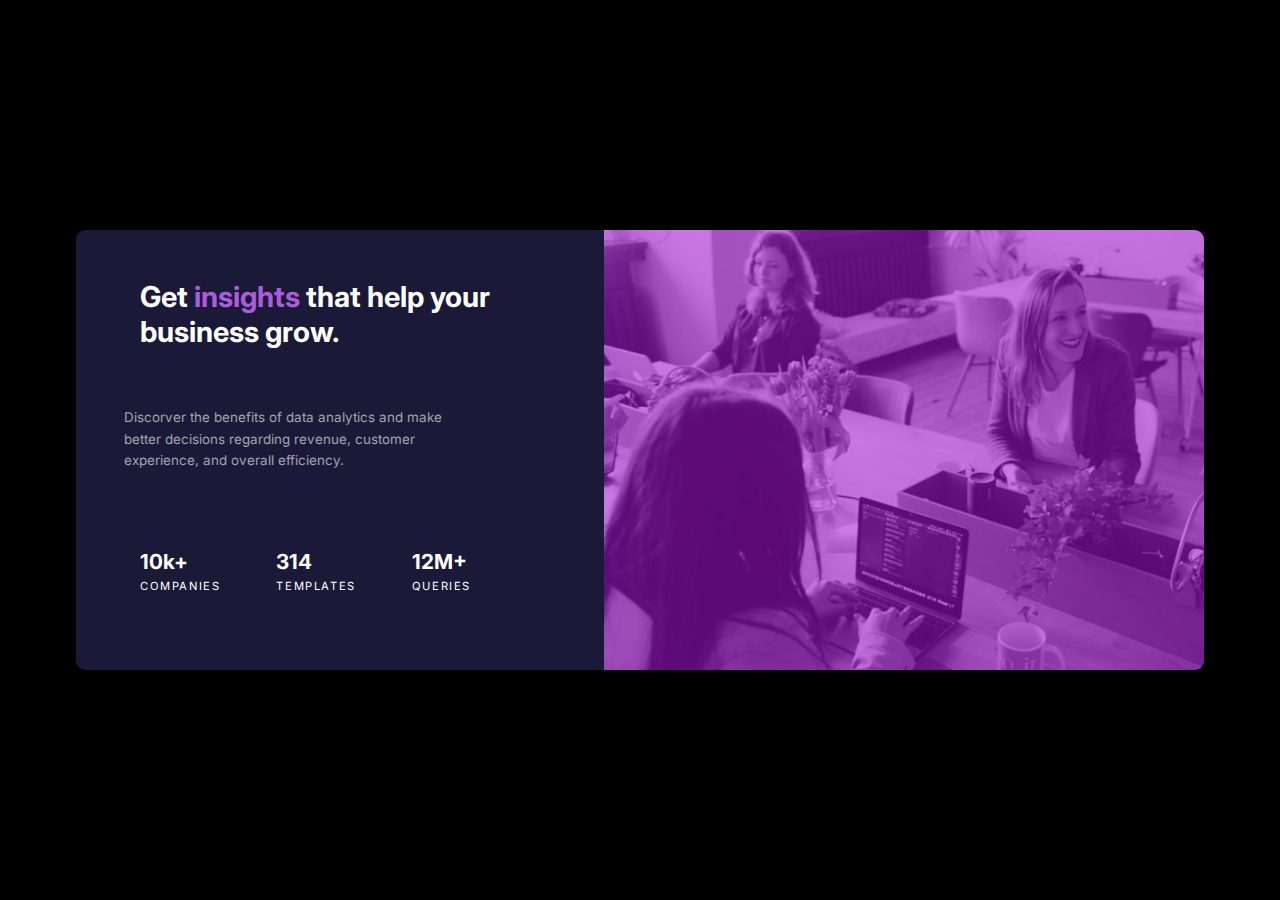
==== index.html @ 9f46ea5a "Final" ====
<!DOCTYPE html>
<html lang="en">
  <head>
    <meta charset="UTF-8" />
    <meta http-equiv="X-UA-Compatible" content="IE=edge" />
    <meta name="viewport" content="width=device-width, initial-scale=1.0" />
    <title>Stats Preview Card Component | FrontMentorChallenge</title>
    <link rel="stylesheet" href="styles.css" />
    <link rel="preconnect" href="https://fonts.googleapis.com" />
    <link rel="preconnect" href="https://fonts.gstatic.com" crossorigin />
    <link
      href="https://fonts.googleapis.com/css2?family=Inter:wght@400;700&family=Lexend+Deca&display=swap"
      rel="stylesheet"
    />
  </head>
  <body>
    <main>
      <article class="card-container">
        <header class="hero">
          <img
            class="hero-img"
            src="images/clrChanged-image-header-mobile.png"
            alt="a photo of three women working at an office with their computers"
          />
        </header>
        <div class="text-content">
          <h1 class="hero-title">
            Get <span class="title-accent">insights</span> that help your
            business grow.
          </h1>
          <p class="text">
            Discorver the benefits of data analytics and make better decisions
            regarding revenue, customer experience, and overall efficiency.
          </p>
          <div class="stats">
            <span class="stats-group">
              <h2>10k+</h2>
              <p class="stats-p">COMPANIES</p>
            </span>
            <span class="stats-group">
              <h2>314</h2>
              <p class="stats-p">TEMPLATES</p>
            </span>
            <span class="stats-group">
              <h2>12M+</h2>
              <p class="stats-p">QUERIES</p>
            </span>
          </div>
        </div>
      </article>
    </main>
  </body>
</html>
---- styles.css ----
:root {
    --clr-bg: hsl(233, 47%, 7%);
    --clr-bg-card: hsl(244, 38%, 16%);
    --clr-accent: hsl(277, 64%, 61%);
    --clr-neutral-white: hsl(0, 0%, 100%);
    --clr-neutral-stats-heading: hsla(0, 0%, 100%, 0.6);
    --clr-neutral-paragraph-semitransp: hsla(0, 0%, 100%, 0.75);
  
    --fw-regular: 400;
    --fw-bold: 700;
  
    --ff-main: Inter, sans-serif;
    --ff-secondary: "Lexend Deca", sans-serif;
  }
  
  /* CSS Reset */
  
  /*1. Use a more-intuitive box-sizing model. */
  *::before,
  *::after {
    box-sizing: border-box;
  }
  /*
      2. Remove default margin
    */
  * {
    margin: 0;
  }
  /*
      3. Allow percentage-based heights in the application
    */
  html,
  body {
    height: 100%;
  }
  /*
      Typographic tweaks!
      4. Add accessible line-height
      5. Improve text rendering
    */
  body {
    line-height: 1.5;
    -webkit-font-smoothing: antialiased;
  }
  /*
      6. Improve media defaults
    */
  img,
  picture,
  video,
  canvas,
  svg {
    display: block;
    max-width: 100%;
  }
  /*
      7. Remove built-in form typography styles
    */
  input,
  button,
  textarea,
  select {
    font: inherit;
  }
  /*
      8. Avoid text overflows
    */
  p,
  h1,
  h2,
  h3,
  h4,
  h5,
  h6 {
    overflow-wrap: break-word;
  }



  /* General Styling */

body{
  display: grid;
  place-items: center;
  background-color: black;
  font-family: var(--ff-main);
}

main{
    display: flex;
    justify-content: center;
    height: fit-content;
    width: fit-content;
    border-radius: .6rem;
    margin: 1rem;
  }

  .hero-img{
    border-radius: 0.6rem 0.6rem 0 0;
  }
  
  
  .card-container{
    background-color: var(--clr-bg-card);
    color: var(--clr-neutral-stats-heading);
    display: flex;
    justify-content: flex-start;
    flex-direction: column;
    gap: 2rem;
    width: fit-content;
    border-radius: .6rem;
  }
  
  .hero-title{
    color: var(--clr-neutral-white);
    text-align: center;
    font-size: 1.6rem;
    font-family: var(--ff-main);
    font-weight: var(--fw-bold);
    line-height: normal;
    padding-inline: 1.6rem;
  }
  .title-accent{
    color: var(--clr-accent);
  }
  
  .text-content{
  display: flex;
  flex-wrap: wrap;
  justify-content: center;
  gap: 1rem;
  padding: .6rem 1.5rem 0 1.5rem;
  font-family: var(--ff-main);
  font-size: .9rem;
  line-height: 1.6;
  text-align: center;
}

.text {
  margin-inline: 1.5rem;
}
.stats{
  font-family: var(--ff-main);
  padding: 1rem;
}

.stats-group{
  color: var(--clr-neutral-white);


}
.stats > h2{
  font-size: 1.4rem;
  font-weight: var(--fw-bold);
  display: flex;
  flex-direction: column;
  justify-content: center;

}

.stats-p{
  font-size: 0.7rem;
  margin: 1rem;
  letter-spacing: 0.1rem;
  margin-top: 0;
}

 /* Media Querie */
 @media screen and (min-width: 690px){

  
  main{
    display: flex;
    flex-direction: row;
  }

  .card-container{
    color: var(--clr-neutral-stats-heading);
    display: flex;
    flex-direction: row-reverse;
    gap: 2rem;
      }

      .hero{
        width: 600px;
      }

      .hero-img{
        border-radius: 0 0.6rem 0.6rem 0;
  }
  
  .hero-title{
    width: 22rem;
    color: var(--clr-neutral-white);
    font-size: 1.8rem;
    font-family: var(--ff-main);
    font-weight: var(--fw-bold);
    line-height: normal;
    padding: 2.5rem 1.5rem 0 2.5rem;
    text-align: left;
  }

  .title-accent{
    color: var(--clr-accent);
  }
  
  .text{
    text-align: left;
    font-family: var(--ff-main);
    font-size: 0.838rem;
    line-height: 1.6;
    width: 22rem;
  }
  
  .text-content{
    width: 28rem;
    display: flex;
    justify-content: flex-start;
  }
  
  .stats{
    font-family: var(--ff-main);
    display: flex;
    gap: 1rem;
    align-items: flex-start;
    text-align: left;
    margin-left: 0;
  }
  
 
  .stats-group h2{
    margin-left: 1.5rem;
    font-size: 1.3rem;
    font-weight: var(--fw-bold);
    color: var(--clr-neutral-white);
    
  }
  
  .stats-p{
    font-size: 0.7rem;
    letter-spacing: 0.1rem;
    margin-top: 0;
    margin-left: 1.5rem;
  }    
}
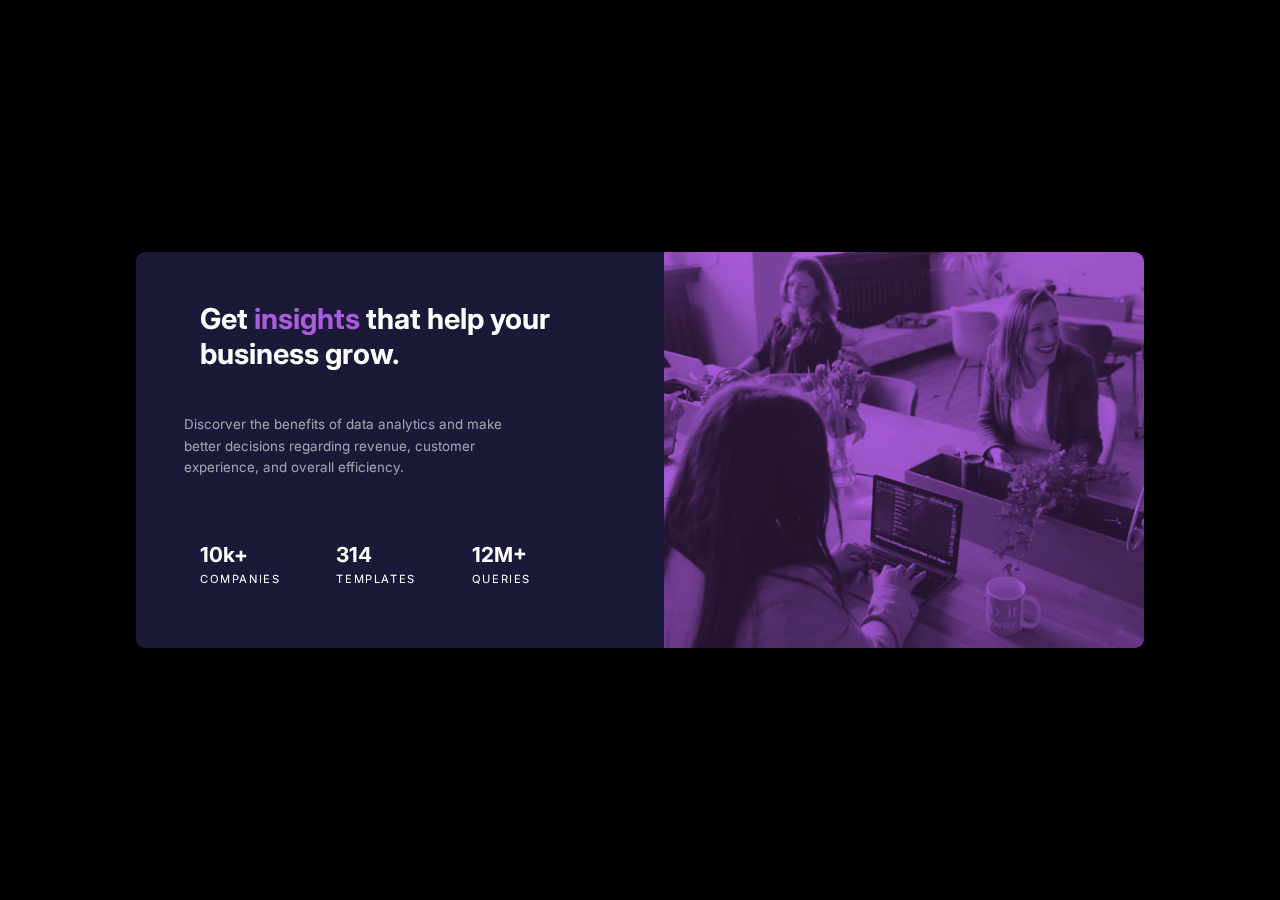
==== commit afd6e5eb: "fixed hero images and images source" ====
--- a/index.html
+++ b/index.html
@@ -16,13 +16,11 @@
   <body>
     <main>
       <article class="card-container">
-        <header class="hero">
-          <img
-            class="hero-img"
-            src="images/clrChanged-image-header-mobile.png"
-            alt="a photo of three women working at an office with their computers"
-          />
-        </header>
+        <picture class="hero-img">
+          <source media="(min-width: 678px)" srcset="images/img-desktop.jpg 446w">
+          <source media="(min-width: 375px)" srcset="images/img-mobile.jpg 480w">
+          <img class="hero-img" src="images/img-desktop.jpg" alt="">
+        </picture>
         <div class="text-content">
           <h1 class="hero-title">
             Get <span class="title-accent">insights</span> that help your
@@ -34,15 +32,15 @@
           </p>
           <div class="stats">
             <span class="stats-group">
-              <h2>10k+</h2>
+              <p class="stats-numbers">10k+</p>
               <p class="stats-p">COMPANIES</p>
             </span>
             <span class="stats-group">
-              <h2>314</h2>
+              <p class="stats-numbers">314</p>
               <p class="stats-p">TEMPLATES</p>
             </span>
             <span class="stats-group">
-              <h2>12M+</h2>
+              <p class="stats-numbers">12M+</p>
               <p class="stats-p">QUERIES</p>
             </span>
           </div>
--- a/styles.css
+++ b/styles.css
@@ -1,130 +1,143 @@
 :root {
-    --clr-bg: hsl(233, 47%, 7%);
-    --clr-bg-card: hsl(244, 38%, 16%);
-    --clr-accent: hsl(277, 64%, 61%);
-    --clr-neutral-white: hsl(0, 0%, 100%);
-    --clr-neutral-stats-heading: hsla(0, 0%, 100%, 0.6);
-    --clr-neutral-paragraph-semitransp: hsla(0, 0%, 100%, 0.75);
-  
-    --fw-regular: 400;
-    --fw-bold: 700;
-  
-    --ff-main: Inter, sans-serif;
-    --ff-secondary: "Lexend Deca", sans-serif;
-  }
-  
-  /* CSS Reset */
-  
-  /*1. Use a more-intuitive box-sizing model. */
-  *::before,
-  *::after {
-    box-sizing: border-box;
-  }
-  /*
+  --clr-bg: hsl(233, 47%, 7%);
+  --clr-bg-card: hsl(244, 38%, 16%);
+  --clr-accent: hsl(277, 64%, 61%);
+  --clr-neutral-white: hsl(0, 0%, 100%);
+  --clr-neutral-stats-heading: hsla(0, 0%, 100%, 0.6);
+  --clr-neutral-paragraph-semitransp: hsla(0, 0%, 100%, 0.75);
+
+  --fw-regular: 400;
+  --fw-bold: 700;
+
+  --ff-main: Inter, sans-serif;
+  --ff-secondary: "Lexend Deca", sans-serif;
+}
+
+/* CSS Reset */
+
+/*1. Use a more-intuitive box-sizing model. */
+*::before,
+*::after {
+  box-sizing: border-box;
+}
+
+/*
       2. Remove default margin
     */
-  * {
-    margin: 0;
-  }
-  /*
+* {
+  margin: 0;
+}
+
+/*
       3. Allow percentage-based heights in the application
     */
-  html,
-  body {
-    height: 100%;
-  }
-  /*
+html,
+body {
+  height: 100%;
+}
+
+/*
       Typographic tweaks!
       4. Add accessible line-height
       5. Improve text rendering
     */
-  body {
-    line-height: 1.5;
-    -webkit-font-smoothing: antialiased;
-  }
-  /*
+body {
+  line-height: 1.5;
+  -webkit-font-smoothing: antialiased;
+}
+
+/*
       6. Improve media defaults
     */
-  img,
-  picture,
-  video,
-  canvas,
-  svg {
-    display: block;
-    max-width: 100%;
-  }
-  /*
+img,
+picture,
+video,
+canvas,
+svg {
+  display: block;
+  max-width: 100%;
+}
+
+/*
       7. Remove built-in form typography styles
     */
-  input,
-  button,
-  textarea,
-  select {
-    font: inherit;
-  }
-  /*
+input,
+button,
+textarea,
+select {
+  font: inherit;
+}
+
+/*
       8. Avoid text overflows
     */
-  p,
-  h1,
-  h2,
-  h3,
-  h4,
-  h5,
-  h6 {
-    overflow-wrap: break-word;
-  }
-
-
-
-  /* General Styling */
-
-body{
+p,
+h1,
+h2,
+h3,
+h4,
+h5,
+h6 {
+  overflow-wrap: break-word;
+}
+
+
+
+/* General Styling */
+
+body {
   display: grid;
   place-items: center;
   background-color: black;
   font-family: var(--ff-main);
 }
 
-main{
-    display: flex;
-    justify-content: center;
-    height: fit-content;
-    width: fit-content;
-    border-radius: .6rem;
-    margin: 1rem;
-  }
-
-  .hero-img{
-    border-radius: 0.6rem 0.6rem 0 0;
-  }
-  
-  
-  .card-container{
-    background-color: var(--clr-bg-card);
-    color: var(--clr-neutral-stats-heading);
-    display: flex;
-    justify-content: flex-start;
-    flex-direction: column;
-    gap: 2rem;
-    width: fit-content;
-    border-radius: .6rem;
-  }
-  
-  .hero-title{
-    color: var(--clr-neutral-white);
-    text-align: center;
-    font-size: 1.6rem;
-    font-family: var(--ff-main);
-    font-weight: var(--fw-bold);
-    line-height: normal;
-    padding-inline: 1.6rem;
-  }
-  .title-accent{
-    color: var(--clr-accent);
-  }
-  
-  .text-content{
+main {
+  display: flex;
+  justify-content: center;
+  max-width: fit-content;
+  border-radius: .6rem;
+  margin: 1rem;
+
+}
+
+img {
+  opacity: .8;
+  mix-blend-mode: multiply;
+}
+
+.hero-img {
+  border-radius: 0.6rem 0.6rem 0 0;
+  background-color: hsl(277, 64%, 61%);
+}
+
+
+.card-container {
+  background-color: var(--clr-bg-card);
+  color: var(--clr-neutral-stats-heading);
+  display: flex;
+  justify-content: flex-start;
+  flex-direction: column;
+  gap: 2rem;
+  max-width: fit-content;
+  border-radius: .6rem;
+}
+
+.hero-title {
+  color: var(--clr-neutral-white);
+  text-align: center;
+  font-size: 1.6rem;
+  font-family: var(--ff-main);
+  font-weight: var(--fw-bold);
+  line-height: normal;
+  padding-inline: 1.6rem;
+}
+
+.title-accent {
+  color: var(--clr-accent);
+}
+
+.text-content {
   display: flex;
   flex-wrap: wrap;
   justify-content: center;
@@ -139,17 +152,19 @@
 .text {
   margin-inline: 1.5rem;
 }
-.stats{
+
+.stats {
   font-family: var(--ff-main);
   padding: 1rem;
 }
 
-.stats-group{
+.stats-group {
   color: var(--clr-neutral-white);
 
 
 }
-.stats > h2{
+
+.stats>.stats-numbers {
   font-size: 1.4rem;
   font-weight: var(--fw-bold);
   display: flex;
@@ -158,38 +173,43 @@
 
 }
 
-.stats-p{
+.stats-p {
   font-size: 0.7rem;
   margin: 1rem;
   letter-spacing: 0.1rem;
   margin-top: 0;
 }
 
- /* Media Querie */
- @media screen and (min-width: 690px){
-
-  
-  main{
+/* Media Querie */
+@media screen and (min-width: 690px) {
+
+
+  main {
     display: flex;
     flex-direction: row;
-  }
-
-  .card-container{
+    max-width: 1440px;
+  }
+
+  .card-container {
     color: var(--clr-neutral-stats-heading);
     display: flex;
     flex-direction: row-reverse;
     gap: 2rem;
-      }
-
-      .hero{
-        width: 600px;
-      }
-
-      .hero-img{
-        border-radius: 0 0.6rem 0.6rem 0;
-  }
-  
-  .hero-title{
+    max-width: 1440px;
+    border-radius: .6rem;
+
+  }
+
+  img {
+    max-width: 480px;
+  }
+
+  .hero-img {
+    border-radius: 0 0.6rem 0.6rem 0;
+
+  }
+
+  .hero-title {
     width: 22rem;
     color: var(--clr-neutral-white);
     font-size: 1.8rem;
@@ -200,25 +220,25 @@
     text-align: left;
   }
 
-  .title-accent{
+  .title-accent {
     color: var(--clr-accent);
   }
-  
-  .text{
+
+  .text {
     text-align: left;
     font-family: var(--ff-main);
     font-size: 0.838rem;
     line-height: 1.6;
     width: 22rem;
   }
-  
-  .text-content{
+
+  .text-content {
     width: 28rem;
     display: flex;
     justify-content: flex-start;
   }
-  
-  .stats{
+
+  .stats {
     font-family: var(--ff-main);
     display: flex;
     gap: 1rem;
@@ -226,23 +246,20 @@
     text-align: left;
     margin-left: 0;
   }
-  
- 
-  .stats-group h2{
+
+
+  .stats-group .stats-numbers {
     margin-left: 1.5rem;
     font-size: 1.3rem;
     font-weight: var(--fw-bold);
     color: var(--clr-neutral-white);
-    
-  }
-  
-  .stats-p{
+
+  }
+
+  .stats-p {
     font-size: 0.7rem;
     letter-spacing: 0.1rem;
     margin-top: 0;
     margin-left: 1.5rem;
-  }    
-}
-  
-  
-  +  }
+}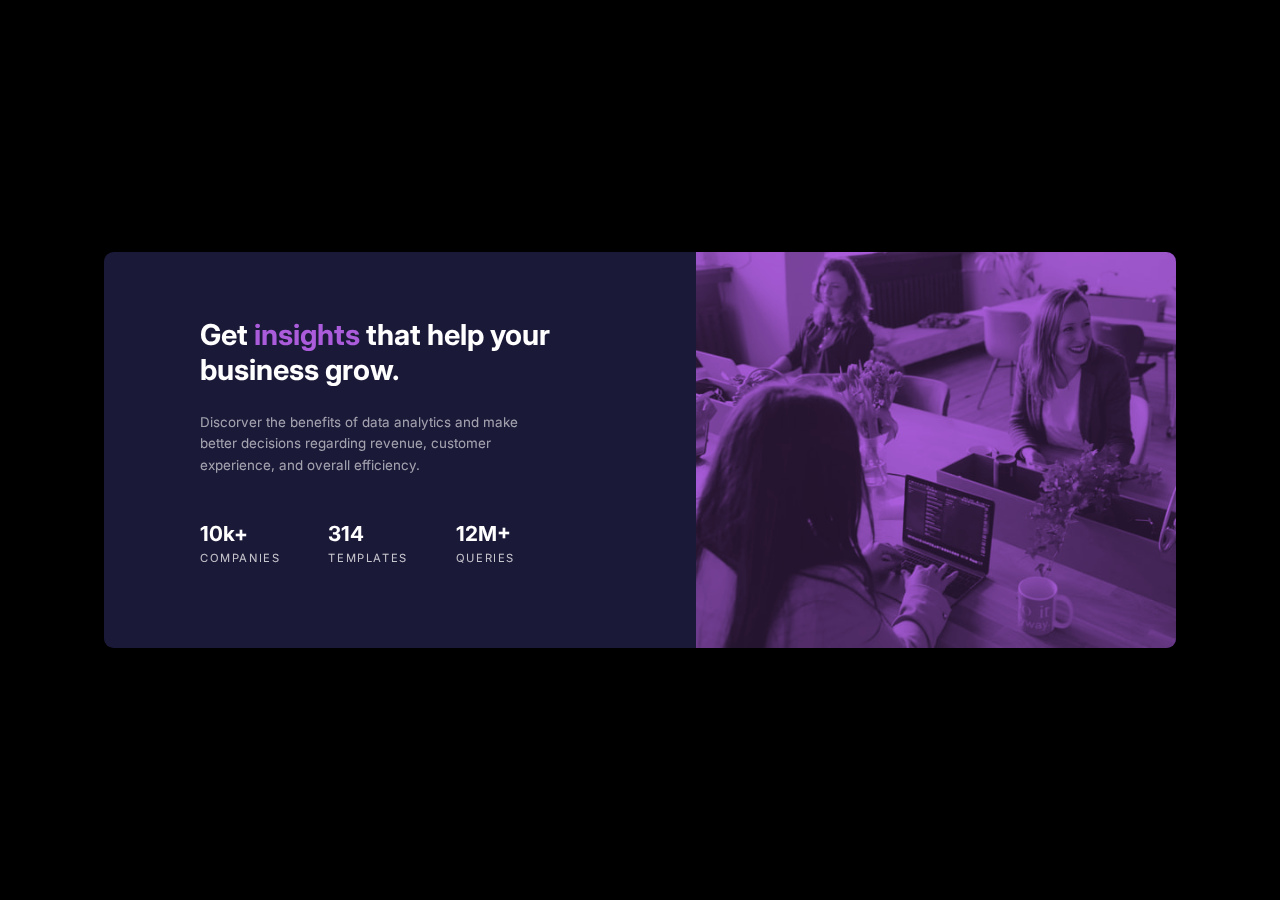
==== commit f95473f6: "Final adjustments" ====
--- a/index.html
+++ b/index.html
@@ -31,18 +31,18 @@
             regarding revenue, customer experience, and overall efficiency.
           </p>
           <div class="stats">
-            <span class="stats-group">
+            <div class="stats-group">
               <p class="stats-numbers">10k+</p>
               <p class="stats-p">COMPANIES</p>
-            </span>
-            <span class="stats-group">
+            </div>
+            <div class="stats-group">
               <p class="stats-numbers">314</p>
               <p class="stats-p">TEMPLATES</p>
-            </span>
-            <span class="stats-group">
+            </div>
+            <div class="stats-group">
               <p class="stats-numbers">12M+</p>
               <p class="stats-p">QUERIES</p>
-            </span>
+            </div>
           </div>
         </div>
       </article>
--- a/styles.css
+++ b/styles.css
@@ -1,18 +1,3 @@
-:root {
-  --clr-bg: hsl(233, 47%, 7%);
-  --clr-bg-card: hsl(244, 38%, 16%);
-  --clr-accent: hsl(277, 64%, 61%);
-  --clr-neutral-white: hsl(0, 0%, 100%);
-  --clr-neutral-stats-heading: hsla(0, 0%, 100%, 0.6);
-  --clr-neutral-paragraph-semitransp: hsla(0, 0%, 100%, 0.75);
-
-  --fw-regular: 400;
-  --fw-bold: 700;
-
-  --ff-main: Inter, sans-serif;
-  --ff-secondary: "Lexend Deca", sans-serif;
-}
-
 /* CSS Reset */
 
 /*1. Use a more-intuitive box-sizing model. */
@@ -85,6 +70,23 @@
 
 /* General Styling */
 
+:root {
+  --clr-bg: hsl(233, 47%, 7%);
+  --clr-bg-card: hsl(244, 38%, 16%);
+  --clr-accent: hsl(277, 64%, 61%);
+  --clr-neutral-white: hsl(0, 0%, 100%);
+  --clr-neutral-stats-heading: hsla(0, 0%, 100%, 0.6);
+  --clr-neutral-paragraph-semitransp: hsla(0, 0%, 100%, 0.75);
+
+  --fw-regular: 400;
+  --fw-bold: 700;
+
+  --ff-main: Inter, sans-serif;
+  --ff-secondary: "Lexend Deca", sans-serif;
+}
+
+/* Mobile First */
+
 body {
   display: grid;
   place-items: center;
@@ -160,30 +162,52 @@
 
 .stats-group {
   color: var(--clr-neutral-white);
-
-
-}
-
-.stats>.stats-numbers {
+}
+
+
+.stats {
   font-size: 1.4rem;
-  font-weight: var(--fw-bold);
   display: flex;
   flex-direction: column;
   justify-content: center;
-
+  gap: 1rem;
+  padding-bottom: 2.5rem;
+}
+
+.stats-numbers {
+  font-size: 1.3rem;
+  font-weight: var(--fw-bold);
 }
 
 .stats-p {
   font-size: 0.7rem;
-  margin: 1rem;
+  /* margin: 1rem; */
   letter-spacing: 0.1rem;
-  margin-top: 0;
-}
-
-/* Media Querie */
+  color: var(--clr-neutral-paragraph-semitransp);
+}
+
+/* Media Querie - Kindle/Ipad */
+
 @media screen and (min-width: 690px) {
 
-
+  .card-container {
+    max-width: min-content;
+  }
+
+  .text-content {
+    margin: 2rem;
+  }
+
+  .stats {
+    flex-direction: row;
+    gap: 8rem;
+  }
+
+}
+
+/* Media Querie - Desktop and Large Screens */
+
+@media screen and (min-width: 1102px) {
   main {
     display: flex;
     flex-direction: row;
@@ -195,7 +219,6 @@
     display: flex;
     flex-direction: row-reverse;
     gap: 2rem;
-    max-width: 1440px;
     border-radius: .6rem;
 
   }
@@ -230,36 +253,43 @@
     font-size: 0.838rem;
     line-height: 1.6;
     width: 22rem;
+    margin-inline: 2.5rem;
   }
 
   .text-content {
     width: 28rem;
     display: flex;
     justify-content: flex-start;
+    margin-top: 1rem;
   }
 
   .stats {
     font-family: var(--ff-main);
     display: flex;
-    gap: 1rem;
+    flex-direction: row;
+    gap: 1.5rem;
+  }
+
+
+  .stats-group {
+    display: flex;
+    flex-direction: column;
     align-items: flex-start;
-    text-align: left;
-    margin-left: 0;
-  }
-
-
-  .stats-group .stats-numbers {
     margin-left: 1.5rem;
+    color: var(--clr-neutral-paragraph-semitransp);
+  }
+
+  .stats-numbers {
     font-size: 1.3rem;
     font-weight: var(--fw-bold);
     color: var(--clr-neutral-white);
-
   }
 
   .stats-p {
     font-size: 0.7rem;
     letter-spacing: 0.1rem;
     margin-top: 0;
-    margin-left: 1.5rem;
-  }
+    color: var(--clr-neutral-paragraph-semitransp);
+  }
+
 }